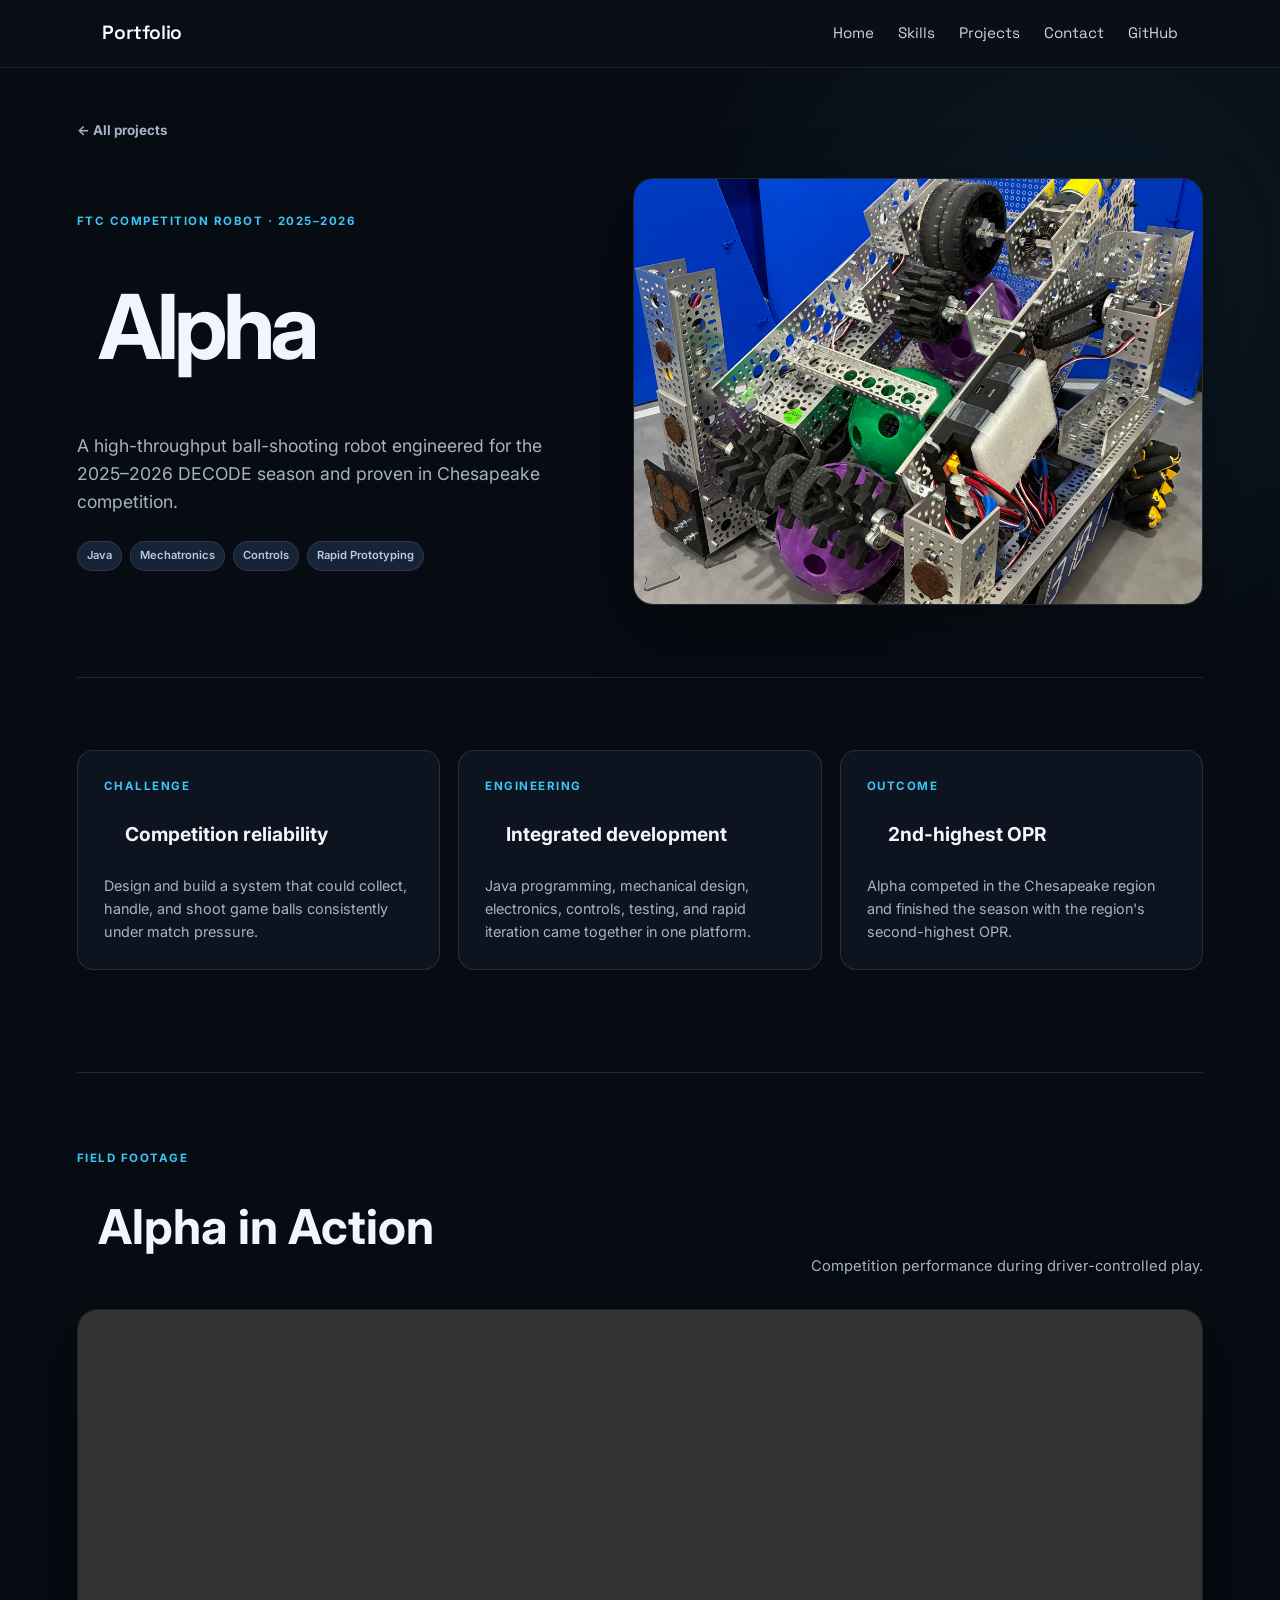
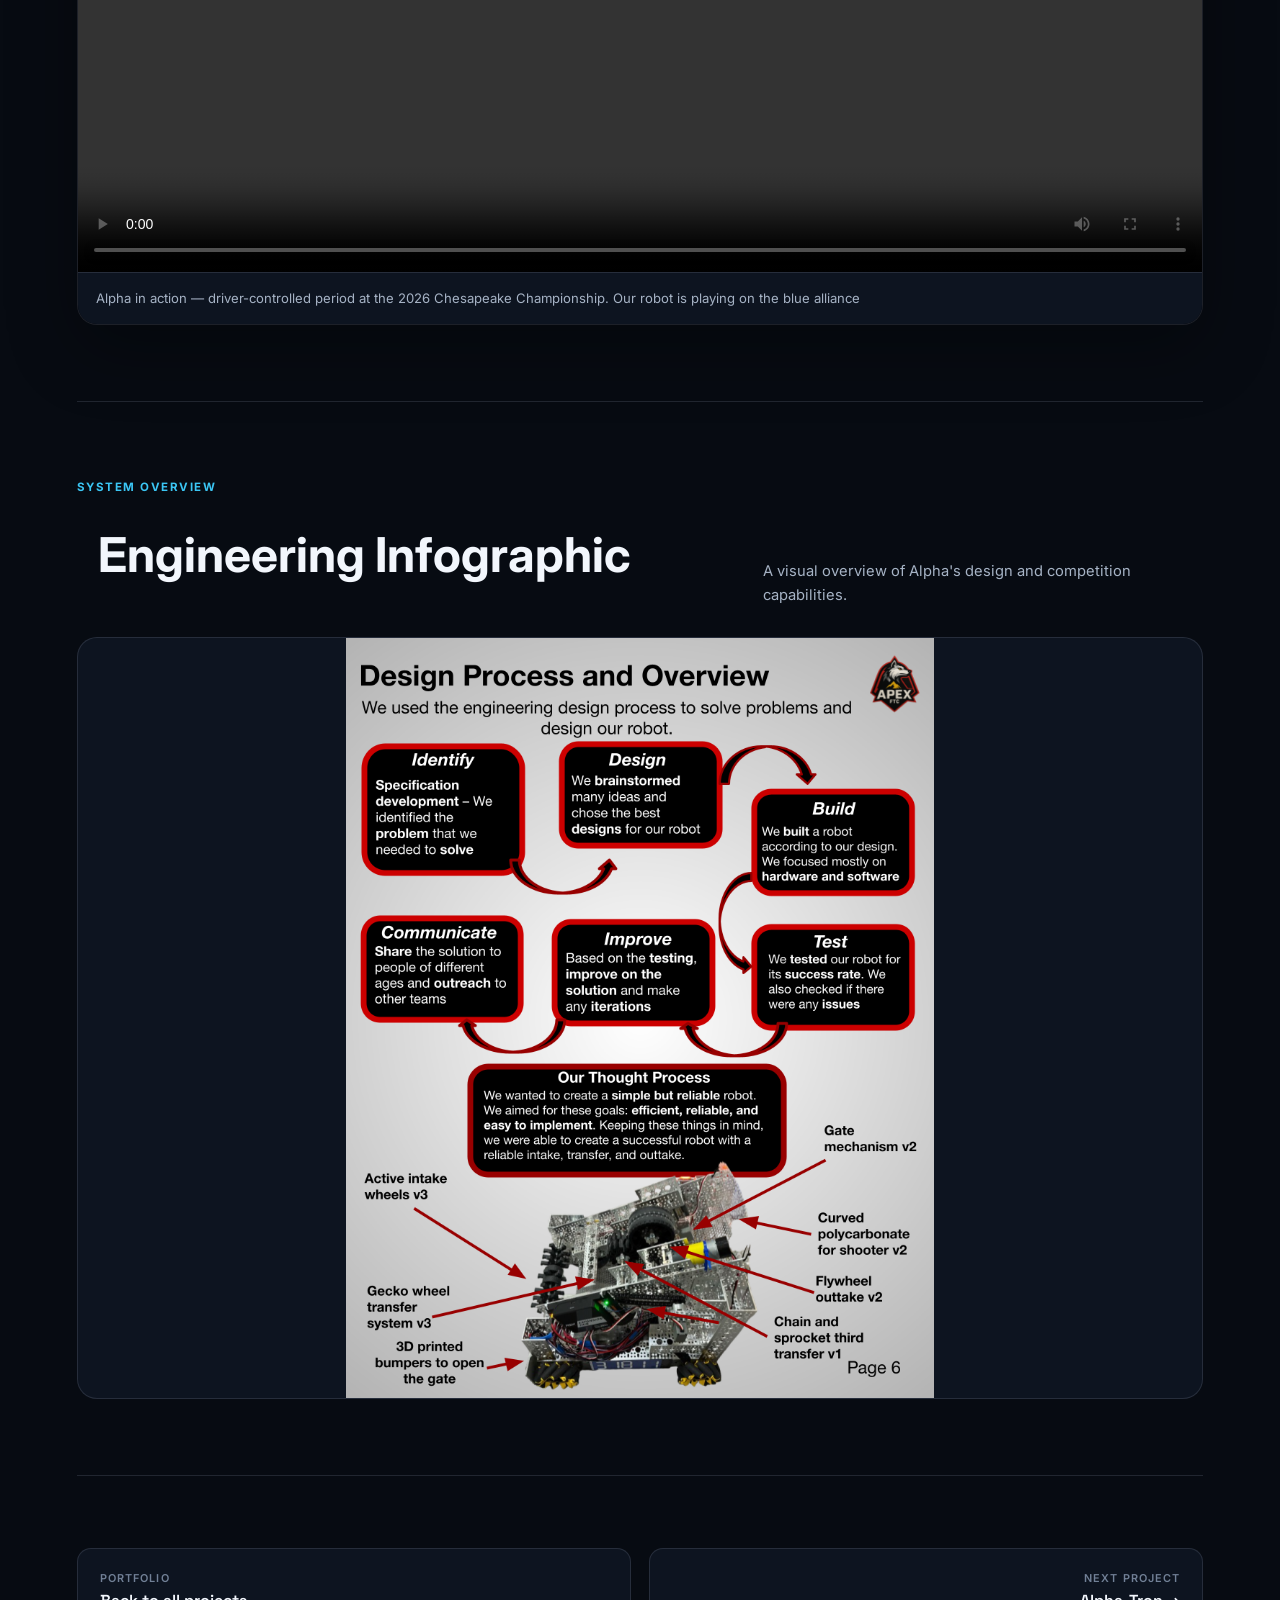
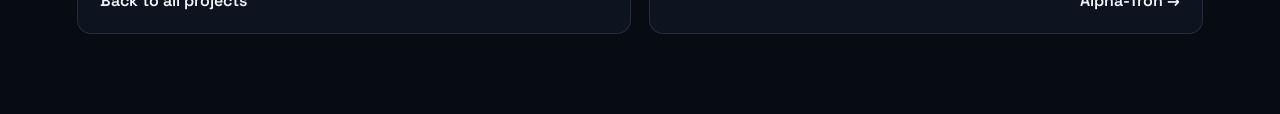
==== alpha-ftc-robot.html @ 0b4bfe7b "Added project pages and improved website styling" ====
<!DOCTYPE html>
<html lang="en">
<head>
  <meta charset="UTF-8" />
  <meta name="viewport" content="width=device-width, initial-scale=1.0" />
  <meta name="description" content="Alpha, Ben's FTC robot for the 2025–2026 DECODE season." />
  <title>Alpha FTC Robot</title>
  <link rel="preconnect" href="https://fonts.googleapis.com">
  <link rel="preconnect" href="https://fonts.gstatic.com" crossorigin>
  <link href="https://fonts.googleapis.com/css2?family=Inter:wght@400;500;600;700&family=Space+Grotesk:wght@500;600;700&display=swap" rel="stylesheet">
  <link rel="stylesheet" href="styles.css" />
</head>
<body class="project-body">
  <header class="navbar">
    <a href="index.html#home" class="logo">Portfolio</a>
    <nav class="nav-links" id="navLinks">
      <a href="index.html#home">Home</a>
      <a href="index.html#skills">Skills</a>
      <a href="index.html#projects">Projects</a>
      <a href="index.html#contact">Contact</a>
      <a href="https://github.com/asdf-5844" target="_blank" rel="noopener noreferrer">GitHub</a>
    </nav>
    <button class="menu-btn" id="menuBtn" aria-label="Toggle navigation" aria-expanded="false">☰</button>
  </header>

  <main class="project-page">
    <a class="back-link" href="index.html#projects">← All projects</a>
    <section class="project-hero">
      <div>
        <p class="project-eyebrow">FTC Competition Robot · 2025–2026</p>
        <h1>Alpha</h1>
        <p class="project-summary">A high-throughput ball-shooting robot engineered for the 2025–2026 DECODE season and proven in Chesapeake competition.</p>
        <div class="project-meta">
          <span>Java</span><span>Mechatronics</span><span>Controls</span><span>Rapid Prototyping</span>
        </div>
      </div>
      <img src="images/Alpha.jpg" alt="Alpha FTC competition robot" />
    </section>

    <section class="project-details" aria-label="Project overview">
      <article class="detail-card">
        <p class="card-label">Challenge</p>
        <h2>Competition reliability</h2>
        <p>Design and build a system that could collect, handle, and shoot game balls consistently under match pressure.</p>
      </article>
      <article class="detail-card">
        <p class="card-label">Engineering</p>
        <h2>Integrated development</h2>
        <p>Java programming, mechanical design, electronics, controls, testing, and rapid iteration came together in one platform.</p>
      </article>
      <article class="detail-card">
        <p class="card-label">Outcome</p>
        <h2>2nd-highest OPR</h2>
        <p>Alpha competed in the Chesapeake region and finished the season with the region's second-highest OPR.</p>
      </article>
    </section>

    <section class="media-section" aria-labelledby="alpha-video-heading">
      <div class="media-heading">
        <div>
          <p class="project-eyebrow">Field footage</p>
          <h2 id="alpha-video-heading">Alpha in Action</h2>
        </div>
        <p>Competition performance during driver-controlled play.</p>
      </div>
      <figure class="video-frame">
        <video controls preload="metadata" playsinline>
          <source src="videos/alpha-teleop-web.mp4" type="video/mp4" />
          Your browser does not support embedded video.
        </video>
        <figcaption>Alpha in action — driver-controlled period at the 2026 Chesapeake Championship.
          Our robot is playing on the blue alliance</figcaption>
      </figure>
    </section>

    <section class="media-section compact-media" aria-labelledby="alpha-overview-heading">
      <div class="media-heading">
        <div>
          <p class="project-eyebrow">System overview</p>
          <h2 id="alpha-overview-heading">Engineering Infographic</h2>
        </div>
        <p>A visual overview of Alpha's design and competition capabilities.</p>
      </div>
      <figure class="spotlight-figure">
        <img src="images/Alpha Infographic.png" alt="Engineering infographic describing Alpha FTC robot" />
      </figure>
    </section>

    <nav class="project-pagination" aria-label="Project navigation">
      <a href="index.html#projects"><span>Portfolio</span>Back to all projects</a>
      <a href="alpha-tron-robot.html"><span>Next project</span>Alpha-Tron →</a>
    </nav>
  </main>

  
  <script src="script.js"></script>
</body>
</html>
---- styles.css ----
* { margin: 0; padding: 0; box-sizing: border-box; }
html { scroll-behavior: smooth; }
body {
  font-family: Arial, sans-serif;
  background: #0b0f19;
  color: #e5e7eb;
  line-height: 1.6;
}

/* ORIGINAL HOMEPAGE STYLING */
.navbar {
  position: fixed;
  top: 0;
  width: 100%;
  padding: 18px 8%;
  background: rgba(11, 15, 25, 0.85);
  backdrop-filter: blur(12px);
  display: flex;
  justify-content: space-between;
  align-items: center;
  z-index: 1000;
  border-bottom: 1px solid rgba(255, 255, 255, 0.08);
  font-family: "Space Grotesk", Arial, sans-serif;
}
.logo { color: #fff; font-family: "Space Grotesk", Arial, sans-serif; font-size: 1.2rem; font-weight: 600; text-decoration: none; letter-spacing: -.02em; }
.nav-links { display: flex; gap: 24px; }
.nav-links a { color: #cbd5e1; text-decoration: none; font-size: .95rem; transition: color .2s; }
.nav-links a:hover { color: #38bdf8; }
.menu-btn { display: none; background: none; border: none; color: white; font-size: 1.8rem; cursor: pointer; }

.hero {
  position: relative;
  overflow: hidden;
  min-height: 52vh;
  margin: 104px 5% 28px;
  padding: 58px 5%;
  display: flex;
  align-items: center;
  background: linear-gradient(135deg, #111827, #101a2a);
  border: 1px solid #1f2937;
  border-radius: 24px;
}


.hero-content { position: relative; z-index: 1; max-width: 750px; }
.tag { color: #38bdf8; font-weight: bold; margin-bottom: 12px; font-size: 1rem; max-width: 650px; }
.cursor { color: #38bdf8; animation: blink .8s infinite; }
@keyframes blink { 0%,50% { opacity:1; } 51%,100% { opacity:0; } }
.hero h1 { font-size: clamp(2.2rem, 6vw, 4rem); line-height: 1.1; margin-bottom: 20px; }
.hero h1 span { color: #38bdf8; }
.hero-text { color:#cbd5e1; font-size:1.15rem; max-width:650px; margin-bottom:32px; }
.hero-buttons { display:flex; gap:16px; flex-wrap:wrap; }
.btn { padding:12px 20px; border-radius:999px; text-decoration:none; font-weight:bold; transition:transform .2s,background .2s; }
.btn:hover { transform:translateY(-3px); }
.primary { background:#38bdf8; color:#020617; }
.secondary { border:1px solid #334155; color:#e5e7eb; }

.section { padding:78px 8%; }
#skills, #contact { padding-top:52px; padding-bottom:52px; }
.section h2 { font-size:2.4rem; margin-bottom:10px; }
.section-subtitle { color:#94a3b8; margin-bottom:35px; }
.skills-grid { display:grid; grid-template-columns:repeat(auto-fit,minmax(130px,1fr)); gap:16px; }
.skill-card { background:#111827; border:1px solid #1f2937; padding:18px; border-radius:16px; text-align:center; font-weight:bold; }

.projects-grid { display:grid; grid-template-columns:repeat(auto-fit,minmax(280px,1fr)); gap:24px; }
.project-card { background:#111827; border:1px solid #1f2937; border-radius:20px; overflow:hidden; transition:transform .2s,border-color .2s; }
.project-card-link { color:inherit; text-decoration:none; }
.project-card-link:focus-visible { outline:3px solid #38bdf8; outline-offset:4px; }
.project-card:hover { transform:translateY(-6px); border-color:#38bdf8; }
.project-card img, .placeholder-img { width:100%; height:180px; object-fit:cover; }
.placeholder-img { background:linear-gradient(135deg,#1e293b,#0f172a); display:flex; align-items:center; justify-content:center; font-size:3rem; font-weight:bold; color:#38bdf8; }
.project-info { padding:22px; }
.project-info h3 { margin-bottom:10px; }
.project-info p { color:#cbd5e1; margin-bottom:16px; }
.project-tags { display:flex; gap:8px; flex-wrap:wrap; margin-bottom:16px; }
.project-tags span { background:#1e293b; color:#93c5fd; padding:5px 10px; border-radius:999px; font-size:.8rem; }
.project-info a, .project-link { color:#38bdf8; text-decoration:none; font-weight:bold; }

.contact { text-align:center; background:#090d16; }
.contact p { color:#cbd5e1; margin-bottom:24px; }
.contact-links { display:flex; justify-content:center; gap:16px; flex-wrap:wrap; }
.contact-links a { color:#020617; background:#38bdf8; padding:12px 18px; border-radius:999px; text-decoration:none; font-weight:bold; }
footer { text-align:center; padding:24px; color:#94a3b8; border-top:1px solid #1f2937; }

/* PROFESSIONAL STYLING IS LIMITED TO PROJECT PAGES */
.project-body {
  --surface:#0d1420;
  --surface-2:#121c2b;
  --surface-3:#172337;
  --text:#f2f6fc;
  --muted:#a6b3c5;
  --subtle:#718096;
  --accent:#3bc6f4;
  --line:rgba(148,163,184,.18);
  --line-strong:rgba(59,198,244,.45);
  --shadow:0 24px 70px rgba(0,0,0,.32);
  --radius:20px;
  --content:1180px;
  font-family:"Inter",system-ui,sans-serif;
  color:var(--text);
  background:radial-gradient(circle at 85% 8%,rgba(59,198,244,.08),transparent 28rem),#070b12;
  -webkit-font-smoothing:antialiased;
}
.project-body h1, .project-body h2, .project-body h3,


.project-body .btn { min-height:48px; padding:12px 20px; display:inline-flex; align-items:center; justify-content:center; border:1px solid transparent; border-radius:12px; }
.project-body .btn.primary { color:#031019; background:var(--accent); }
.project-page { min-height:100vh; padding:120px 6% 80px; }
.project-page > * { width:min(var(--content),100%); margin-inline:auto; }
.back-link { display:block; margin-bottom:36px; color:var(--muted); font-size:.84rem; font-weight:700; text-decoration:none; }
.back-link:hover { color:var(--accent); }
.project-hero { margin-bottom:32px; padding-bottom:72px; display:grid; grid-template-columns:minmax(0,.9fr) minmax(360px,1.1fr); gap:clamp(40px,7vw,90px); align-items:center; border-bottom:1px solid var(--line); }
.project-hero h1 { margin:12px 0 20px; font-size:clamp(3rem,7vw,6rem); letter-spacing:-.055em; }
.project-eyebrow,.card-label { color:var(--accent); font-size:.72rem; font-weight:700; letter-spacing:.13em; text-transform:uppercase; }
.project-summary { max-width:600px; color:var(--muted); font-size:1.1rem; }
.project-meta { margin-top:25px; display:flex; flex-wrap:wrap; gap:8px; }
.project-meta span { padding:5px 9px; color:#b9c8da; background:var(--surface-3); border:1px solid var(--line); border-radius:999px; font-size:.7rem; font-weight:600; }
.project-hero > img { width:100%; aspect-ratio:4/3; object-fit:cover; border:1px solid var(--line); border-radius:var(--radius); box-shadow:var(--shadow); }
.project-details { padding:40px 0 72px; display:grid; grid-template-columns:repeat(3,1fr); gap:18px; }
.detail-card { padding:26px; background:var(--surface); border:1px solid var(--line); border-radius:16px; }
.detail-card h2 { margin:10px 0 12px; font-size:1.2rem; }
.detail-card p:last-child { color:var(--muted); font-size:.9rem; }

.features-section { padding:72px 0; border-top:1px solid var(--line); }
.section-heading { margin-bottom:30px; }
.section-heading h2 { margin-top:8px; font-size:clamp(2rem,4vw,3rem); }
.features-grid { display:grid; grid-template-columns:repeat(2,1fr); gap:18px; }
.feature-card { padding:28px; background:linear-gradient(145deg,var(--surface),#0b111c); border:1px solid var(--line); border-radius:16px; }
.feature-number { color:var(--accent); font-size:.72rem; font-weight:700; letter-spacing:.12em; }
.feature-card h3 { margin:18px 0 8px; font-size:1.2rem; }
.feature-card p { color:var(--muted); font-size:.9rem; }

.media-section { margin-top:30px; padding:76px 0; border-top:1px solid var(--line); border-bottom:1px solid var(--line); }
.media-section + .media-section { margin-top:0; border-top:0; }
.media-heading { margin-bottom:30px; display:flex; justify-content:space-between; gap:40px; align-items:end; }
.media-heading h2,.gallery-header h2 { margin-top:8px; font-size:clamp(2rem,4vw,3rem); }
.media-heading > p,.gallery-caption { max-width:440px; color:var(--muted); font-size:.92rem; }
.video-frame { overflow:hidden; background:#020409; border:1px solid var(--line); border-radius:var(--radius); box-shadow:var(--shadow); }
.video-frame video { display:block; width:100%; max-height:720px; background:#000; }
.video-frame figcaption,.render-grid figcaption,.turret-spotlight figcaption { padding:15px 18px; color:var(--muted); background:var(--surface); border-top:1px solid var(--line); font-size:.82rem; }
.spotlight-figure { overflow:hidden; background:var(--surface); border:1px solid var(--line); border-radius:var(--radius); }
.spotlight-figure img { display:block; width:100%; max-height:760px; object-fit:contain; }
.render-section { position:relative; }
.render-section::before { content:""; position:absolute; top:-1px; left:0; width:90px; height:2px; background:var(--accent); }
.render-grid { display:grid; grid-template-columns:repeat(2,1fr); gap:20px; }
.render-grid figure { overflow:hidden; background:#eef3f8; border:1px solid var(--line); border-radius:16px; }
.render-grid img { display:block; width:100%; height:390px; object-fit:contain; }
.video-placeholder { min-height:390px; padding:40px; display:grid; place-items:center; align-content:center; gap:20px; text-align:center; background:repeating-linear-gradient(135deg,#0d1420,#0d1420 14px,#101a28 14px,#101a28 28px); border:1px dashed rgba(59,198,244,.5); border-radius:var(--radius); }
.play-icon { display:grid; place-items:center; width:72px; height:72px; padding-left:5px; color:#031019; background:var(--accent); border-radius:50%; font-size:1.35rem; }
.video-placeholder strong { font:600 1.25rem "Space Grotesk",sans-serif; }
.video-placeholder p { margin-top:6px; color:var(--muted); }

.project-body .project-gallery { display:grid; grid-template-columns:repeat(2,1fr); gap:20px; }
.project-body .project-gallery.media-section { margin-top:30px; }
.gallery-header { grid-column:1/-1; margin-bottom:10px; }
.gallery-caption { margin-top:8px; }
.project-body .project-gallery > img { display:block; width:100%; height:360px; object-fit:cover; border:1px solid var(--line); border-radius:16px; }
.project-body .cad-gallery > img { background:#eef3f8; object-fit:contain; }
.turret-spotlight { grid-column:1/-1; overflow:hidden; background:#eef3f8; border:1px solid var(--line); border-radius:16px; }
.turret-spotlight .turret-detail { display:block; width:100%; height:520px; object-fit:contain; }
.turret-spotlight figcaption { color:var(--text); font:600 1rem "Space Grotesk",sans-serif; }

.repository-callout { margin-top:72px; padding:30px; display:grid; grid-template-columns:auto 1fr auto; gap:24px; align-items:center; background:linear-gradient(135deg,var(--surface-2),var(--surface)); border:1px solid var(--line-strong); border-radius:var(--radius); }
.github-mark { width:52px; height:52px; color:var(--text); }
.repository-callout h2 { margin:6px 0; font-size:1.35rem; }
.repository-callout p:not(.project-eyebrow) { color:var(--muted); font-size:.9rem; }
.project-pagination { margin-top:72px; display:grid; grid-template-columns:repeat(2,1fr); gap:18px; }
.project-pagination a { padding:22px; color:var(--text); background:var(--surface); border:1px solid var(--line); border-radius:14px; font:600 1rem "Space Grotesk",sans-serif; text-decoration:none; }
.project-pagination a:last-child { text-align:right; }
.project-pagination a:hover { border-color:var(--accent); }
.project-pagination span { display:block; margin-bottom:5px; color:var(--subtle); font:600 .68rem "Inter",sans-serif; letter-spacing:.1em; text-transform:uppercase; }
.project-body footer { display:block; text-align:center; padding:26px 6%; color:var(--subtle); border-top:1px solid var(--line); font-size:.78rem; }

@media (max-width:980px) {
  .project-hero { grid-template-columns:1fr; }
  .project-hero > img { max-height:620px; }
}
@media (max-width:700px) {
  .menu-btn { display:block; }
  .nav-links { position:absolute; top:70px; right:8%; background:#111827; border:1px solid #1f2937; border-radius:16px; padding:20px; flex-direction:column; display:none; }
  .nav-links.active { display:flex; }
  .hero { min-height: auto; margin: 92px 4% 20px; padding: 48px 7%; }

  .project-page { padding:105px 5% 65px; }
  .project-hero { padding-bottom:55px; gap:30px; }
  .project-hero h1 { font-size:clamp(2.8rem,15vw,4.6rem); }
  .project-details,.features-grid,.render-grid,.project-body .project-gallery { grid-template-columns:1fr; }
  .media-heading { align-items:start; flex-direction:column; gap:12px; }
  .media-section { padding:58px 0; }
  .render-grid img,.project-body .project-gallery > img { height:270px; }
  .turret-spotlight { grid-column:auto; }
  .turret-spotlight .turret-detail { height:320px; }
  .repository-callout { grid-template-columns:1fr; }
  .repository-callout .btn { width:100%; }
  .project-pagination { grid-template-columns:1fr; }
  .project-pagination a:last-child { text-align:left; }
}
@media (prefers-reduced-motion:reduce) {
  *,*::before,*::after { scroll-behavior:auto!important; animation-duration:.01ms!important; transition-duration:.01ms!important; }
}
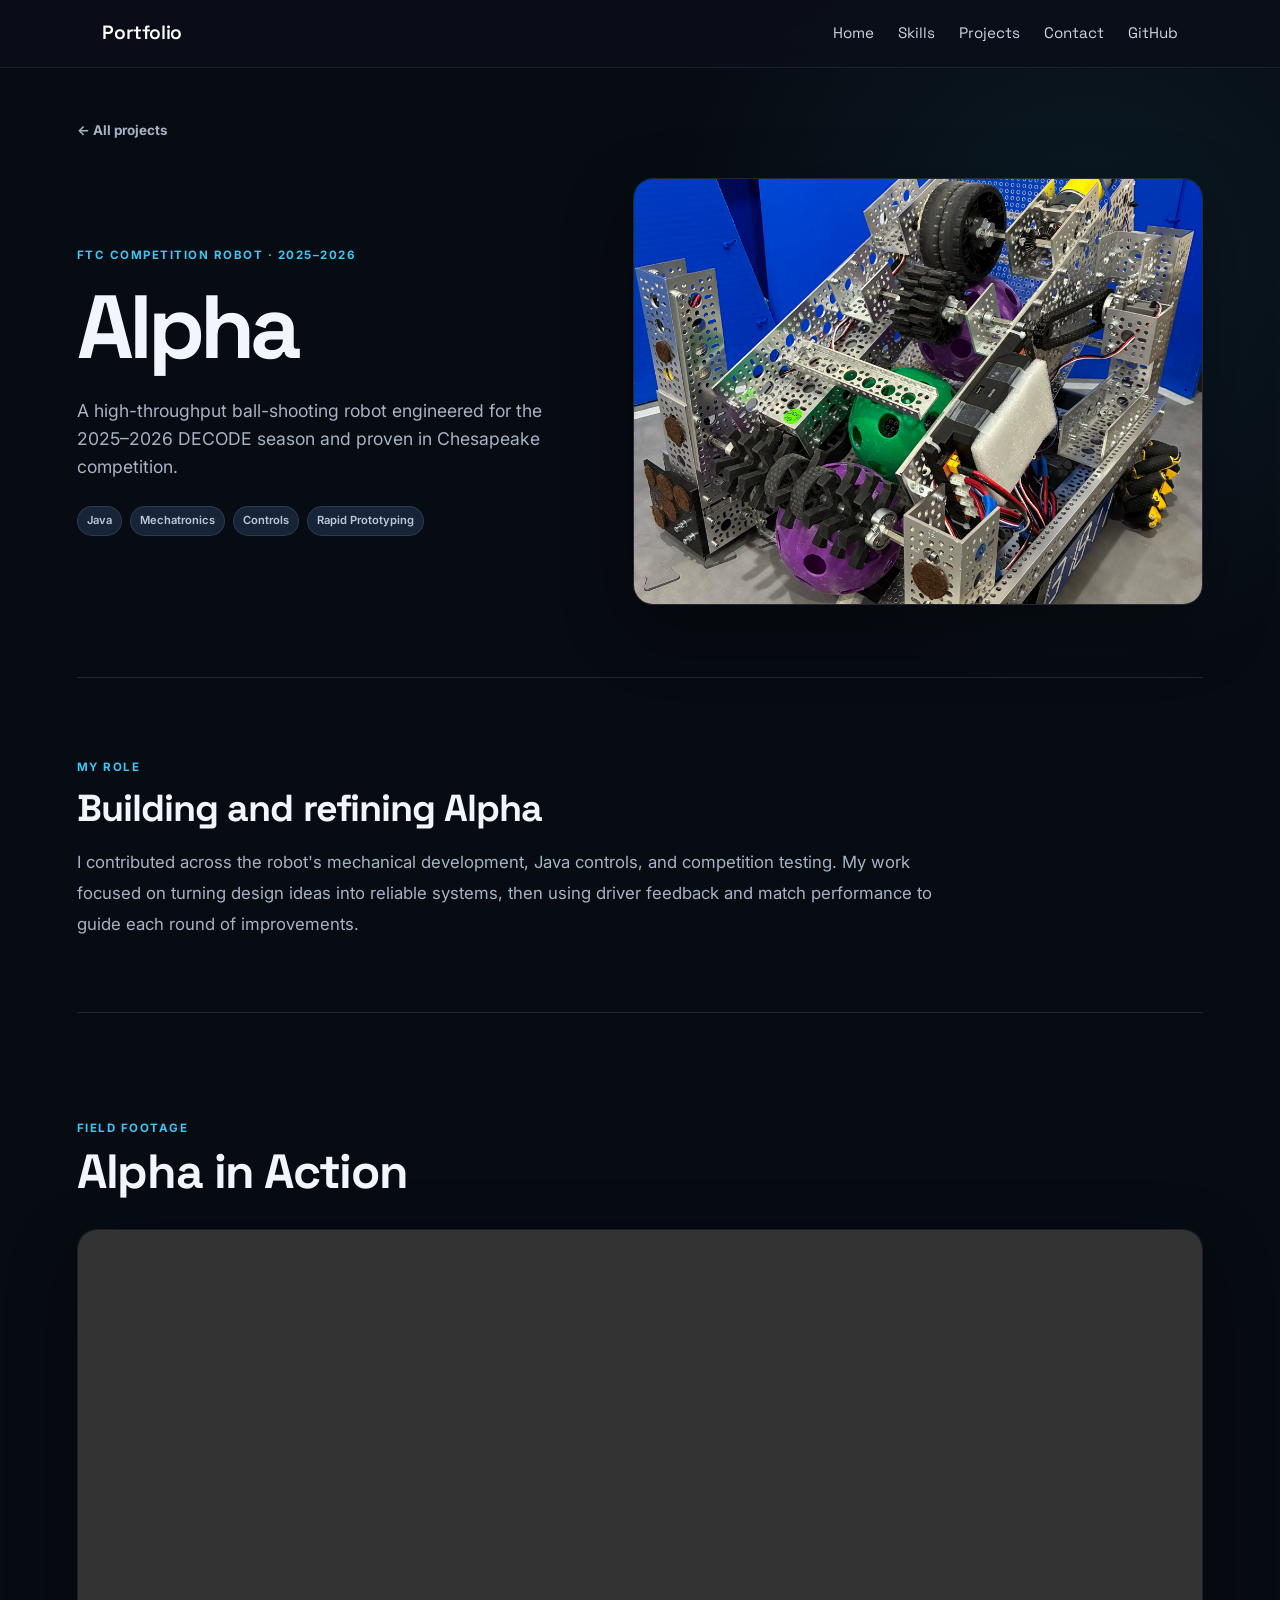
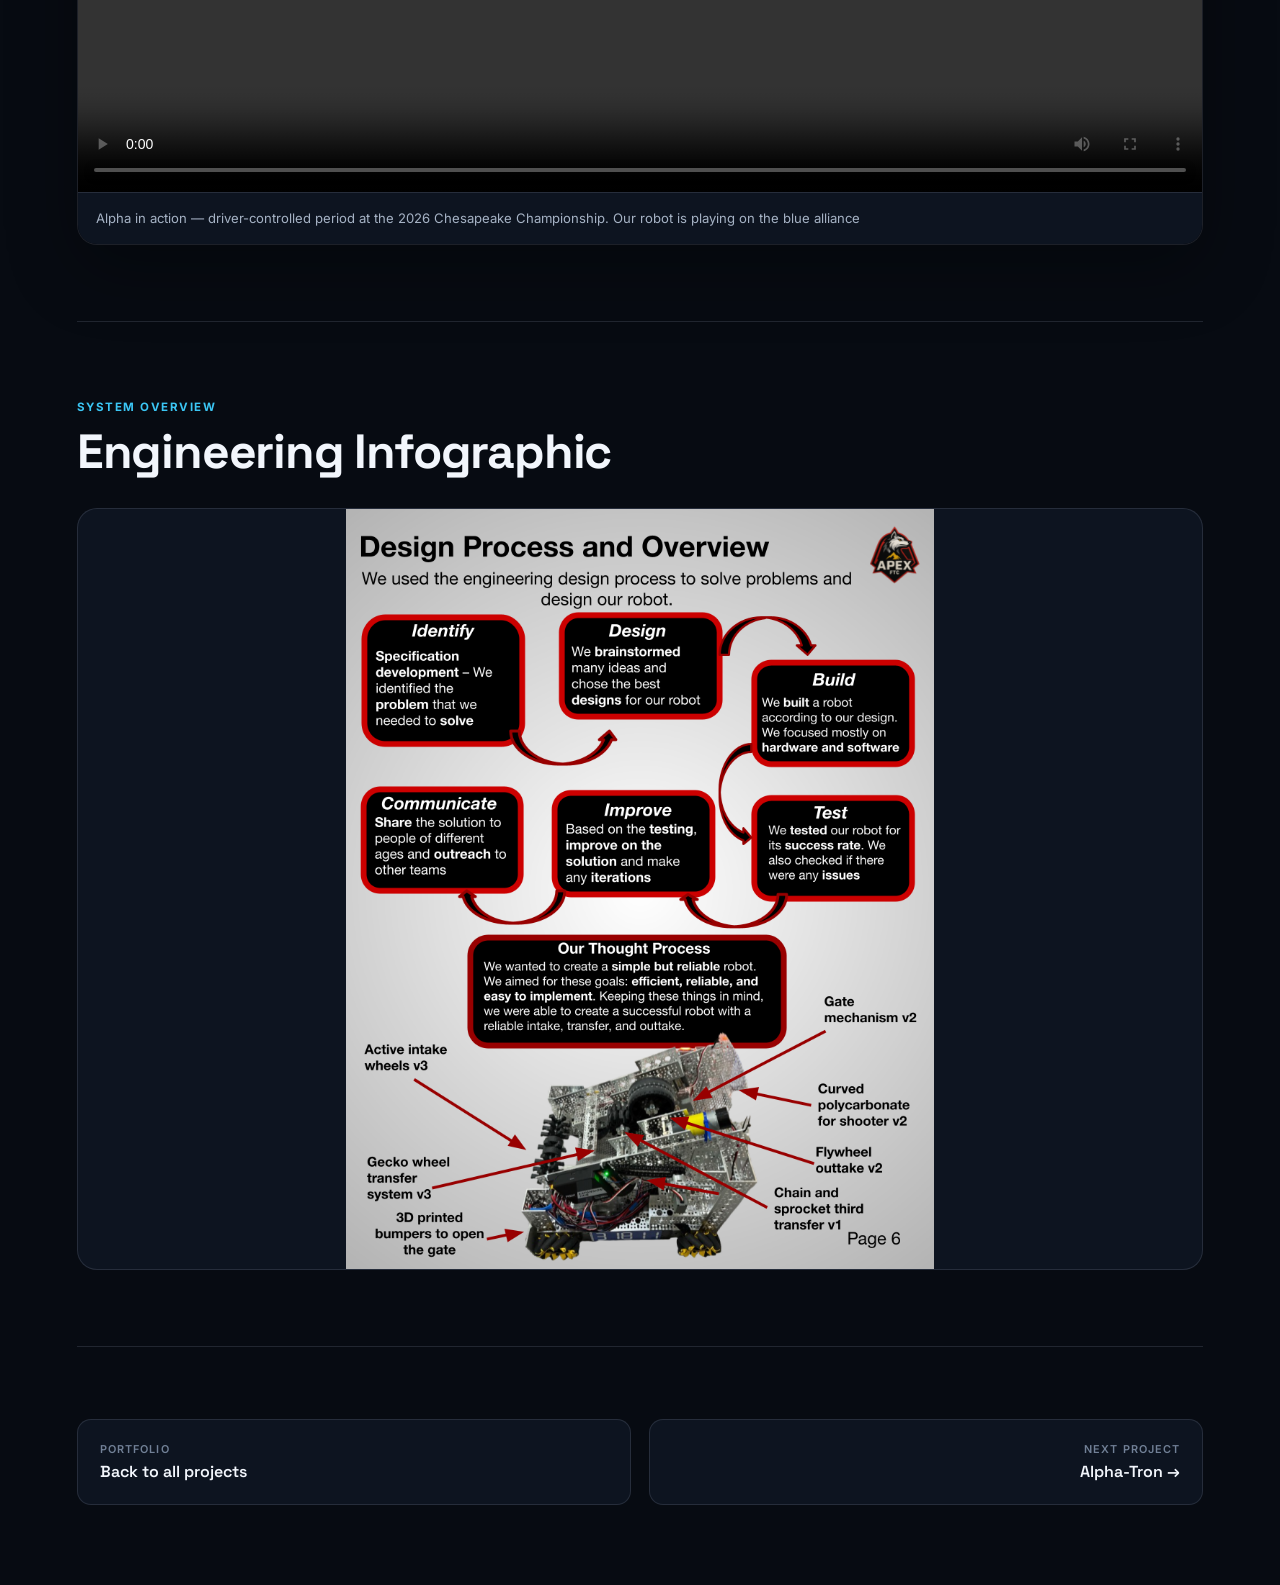
==== commit 2975a384: "Better project pages and styles" ====
--- a/alpha-ftc-robot.html
+++ b/alpha-ftc-robot.html
@@ -37,22 +37,10 @@
       <img src="images/Alpha.jpg" alt="Alpha FTC competition robot" />
     </section>
 
-    <section class="project-details" aria-label="Project overview">
-      <article class="detail-card">
-        <p class="card-label">Challenge</p>
-        <h2>Competition reliability</h2>
-        <p>Design and build a system that could collect, handle, and shoot game balls consistently under match pressure.</p>
-      </article>
-      <article class="detail-card">
-        <p class="card-label">Engineering</p>
-        <h2>Integrated development</h2>
-        <p>Java programming, mechanical design, electronics, controls, testing, and rapid iteration came together in one platform.</p>
-      </article>
-      <article class="detail-card">
-        <p class="card-label">Outcome</p>
-        <h2>2nd-highest OPR</h2>
-        <p>Alpha competed in the Chesapeake region and finished the season with the region's second-highest OPR.</p>
-      </article>
+    <section class="role-section" aria-labelledby="alpha-role-heading">
+      <p class="project-eyebrow">My Role</p>
+      <h2 id="alpha-role-heading">Building and refining Alpha</h2>
+      <p>I contributed across the robot's mechanical development, Java controls, and competition testing. My work focused on turning design ideas into reliable systems, then using driver feedback and match performance to guide each round of improvements.</p>
     </section>
 
     <section class="media-section" aria-labelledby="alpha-video-heading">
@@ -61,7 +49,6 @@
           <p class="project-eyebrow">Field footage</p>
           <h2 id="alpha-video-heading">Alpha in Action</h2>
         </div>
-        <p>Competition performance during driver-controlled play.</p>
       </div>
       <figure class="video-frame">
         <video controls preload="metadata" playsinline>
@@ -79,7 +66,6 @@
           <p class="project-eyebrow">System overview</p>
           <h2 id="alpha-overview-heading">Engineering Infographic</h2>
         </div>
-        <p>A visual overview of Alpha's design and competition capabilities.</p>
       </div>
       <figure class="spotlight-figure">
         <img src="images/Alpha Infographic.png" alt="Engineering infographic describing Alpha FTC robot" />
--- a/styles.css
+++ b/styles.css
@@ -101,9 +101,11 @@
   background:radial-gradient(circle at 85% 8%,rgba(59,198,244,.08),transparent 28rem),#070b12;
   -webkit-font-smoothing:antialiased;
 }
-.project-body h1, .project-body h2, .project-body h3,
-
-
+.project-body h1, .project-body h2, .project-body h3 {
+  font-family: "Space Grotesk", "Inter", sans-serif;
+  line-height: 1.12;
+  letter-spacing: -.025em;
+}
 .project-body .btn { min-height:48px; padding:12px 20px; display:inline-flex; align-items:center; justify-content:center; border:1px solid transparent; border-radius:12px; }
 .project-body .btn.primary { color:#031019; background:var(--accent); }
 .project-page { min-height:100vh; padding:120px 6% 80px; }
@@ -122,6 +124,29 @@
 .detail-card h2 { margin:10px 0 12px; font-size:1.2rem; }
 .detail-card p:last-child { color:var(--muted); font-size:.9rem; }
 
+.role-section {
+  width: min(var(--content), 100%);
+  max-width: var(--content);
+  margin-inline: auto;
+  padding: 48px 0 72px;
+  border-bottom: 1px solid var(--line);
+}
+.role-section h2 {
+  width: 100%;
+  max-width: 900px;
+  margin: 10px 0 18px;
+  padding: 0;
+  font-size: clamp(1.65rem, 3vw, 2.35rem);
+}
+.role-section > p:last-child {
+  width: 100%;
+  max-width: 900px;
+  margin: 0;
+  padding: 0;
+  color: var(--muted);
+  font-size: 1.05rem;
+  line-height: 1.85;
+}
 .features-section { padding:72px 0; border-top:1px solid var(--line); }
 .section-heading { margin-bottom:30px; }
 .section-heading h2 { margin-top:8px; font-size:clamp(2rem,4vw,3rem); }
@@ -131,7 +156,7 @@
 .feature-card h3 { margin:18px 0 8px; font-size:1.2rem; }
 .feature-card p { color:var(--muted); font-size:.9rem; }
 
-.media-section { margin-top:30px; padding:76px 0; border-top:1px solid var(--line); border-bottom:1px solid var(--line); }
+.media-section { margin-top:30px; padding:76px 0; border-bottom:1px solid var(--line); }
 .media-section + .media-section { margin-top:0; border-top:0; }
 .media-heading { margin-bottom:30px; display:flex; justify-content:space-between; gap:40px; align-items:end; }
 .media-heading h2,.gallery-header h2 { margin-top:8px; font-size:clamp(2rem,4vw,3rem); }
@@ -141,8 +166,7 @@
 .video-frame figcaption,.render-grid figcaption,.turret-spotlight figcaption { padding:15px 18px; color:var(--muted); background:var(--surface); border-top:1px solid var(--line); font-size:.82rem; }
 .spotlight-figure { overflow:hidden; background:var(--surface); border:1px solid var(--line); border-radius:var(--radius); }
 .spotlight-figure img { display:block; width:100%; max-height:760px; object-fit:contain; }
-.render-section { position:relative; }
-.render-section::before { content:""; position:absolute; top:-1px; left:0; width:90px; height:2px; background:var(--accent); }
+.render-section { position: relative; border-top: 0; }
 .render-grid { display:grid; grid-template-columns:repeat(2,1fr); gap:20px; }
 .render-grid figure { overflow:hidden; background:#eef3f8; border:1px solid var(--line); border-radius:16px; }
 .render-grid img { display:block; width:100%; height:390px; object-fit:contain; }
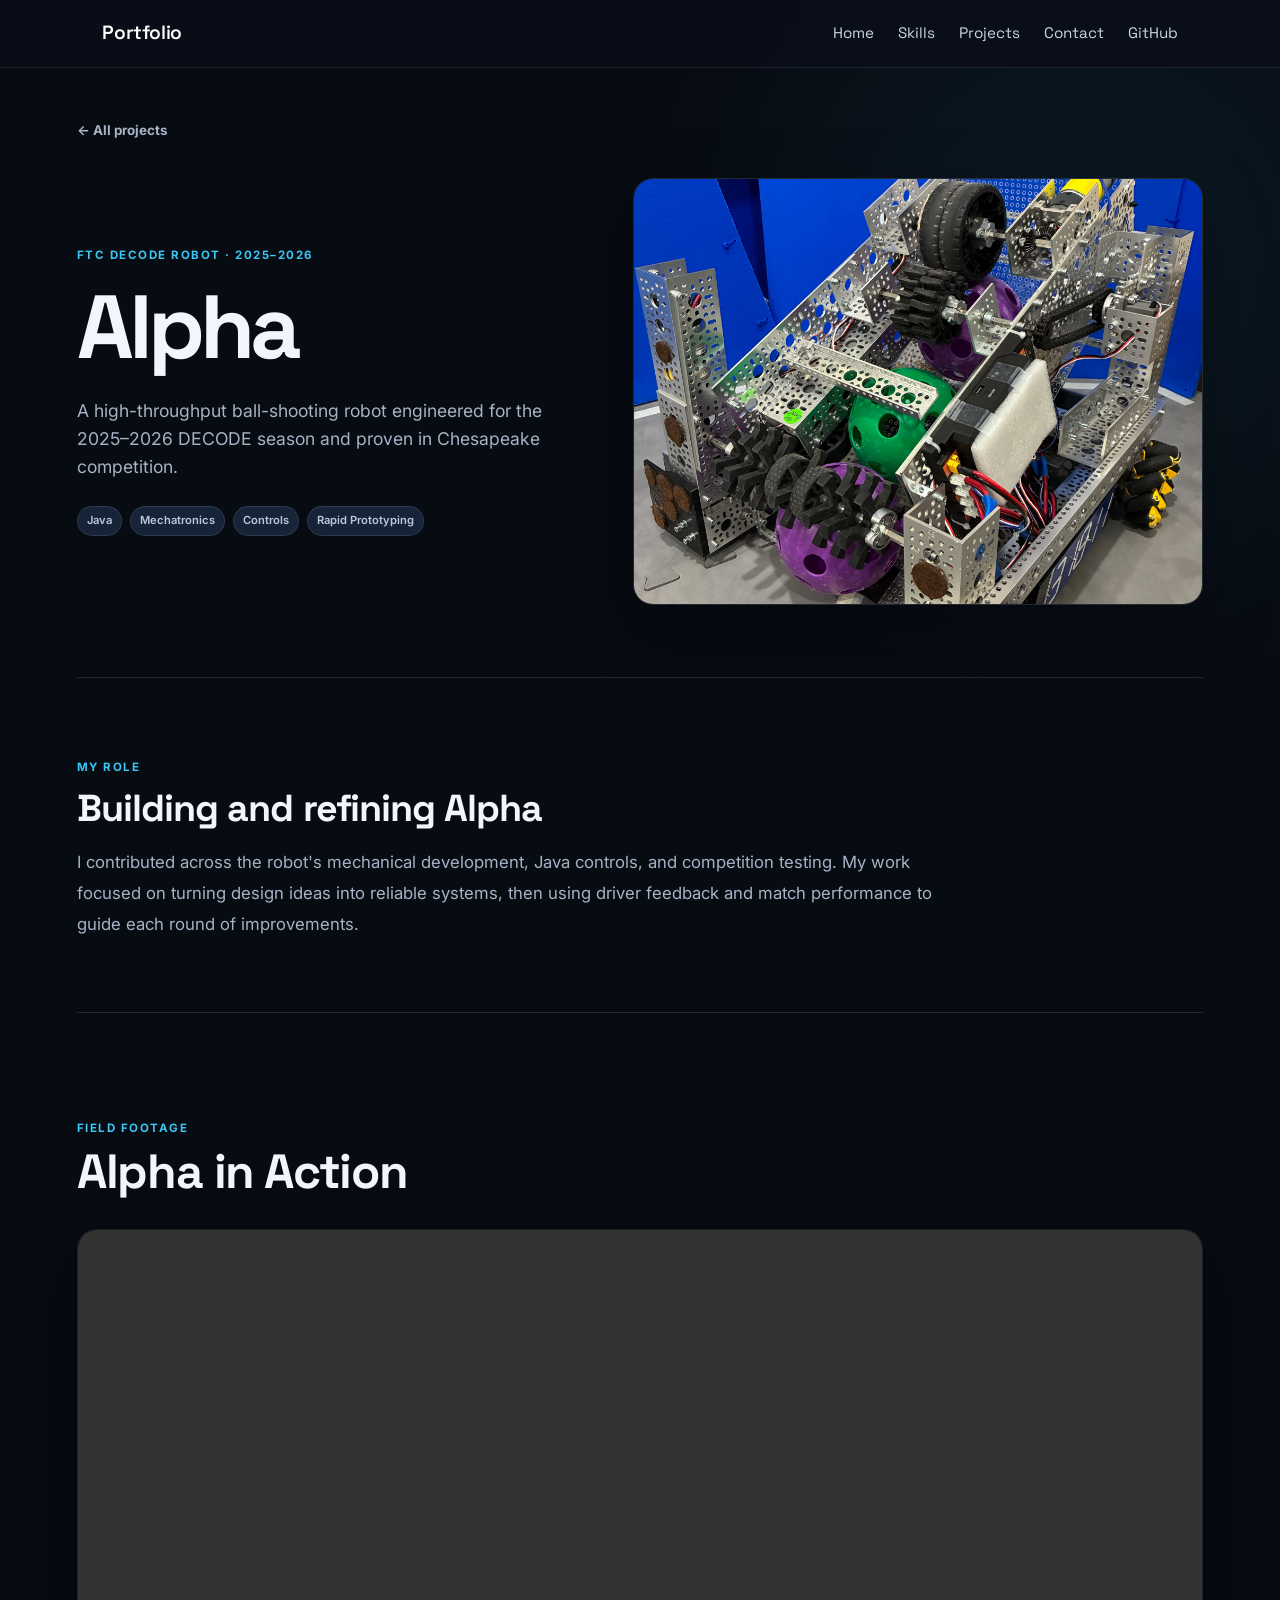
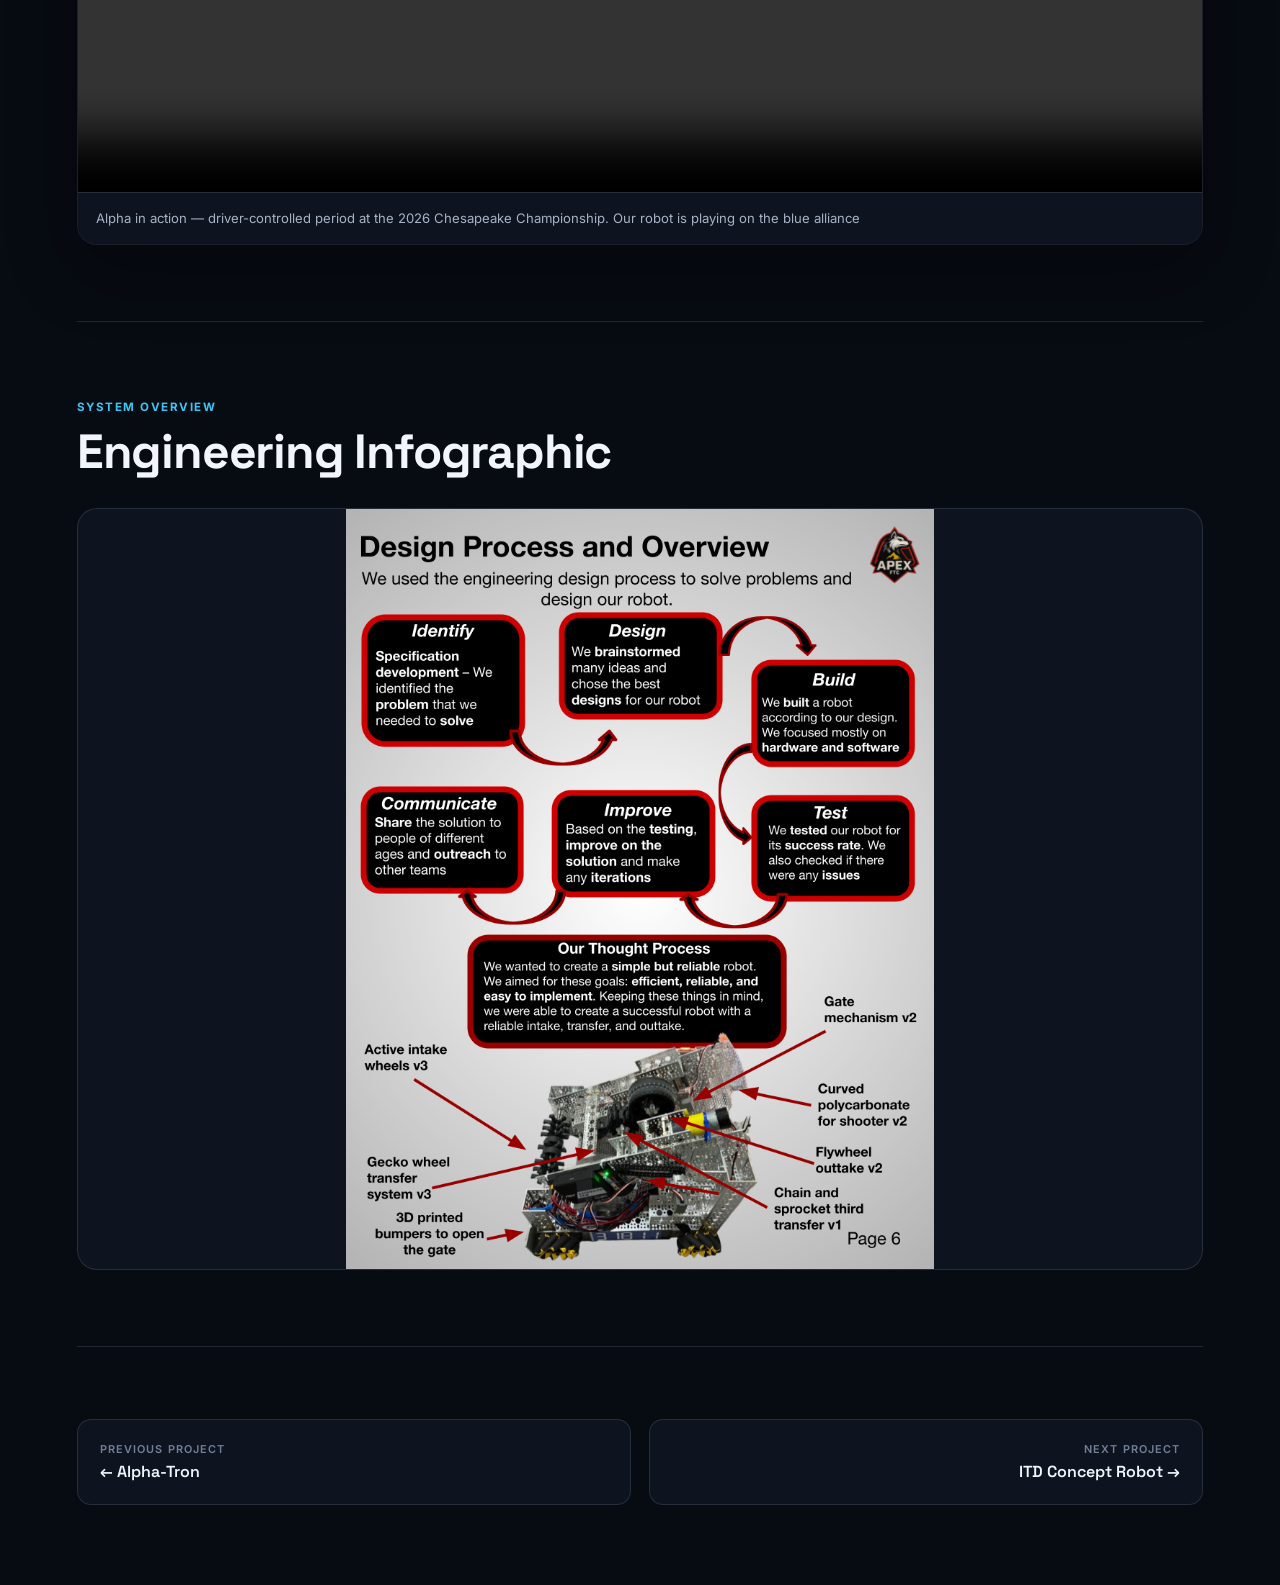
==== commit 2717f744: "Add ITD Concept Robot" ====
--- a/alpha-ftc-robot.html
+++ b/alpha-ftc-robot.html
@@ -27,7 +27,7 @@
     <a class="back-link" href="index.html#projects">← All projects</a>
     <section class="project-hero">
       <div>
-        <p class="project-eyebrow">FTC Competition Robot · 2025–2026</p>
+        <p class="project-eyebrow">FTC Decode Robot · 2025–2026</p>
         <h1>Alpha</h1>
         <p class="project-summary">A high-throughput ball-shooting robot engineered for the 2025–2026 DECODE season and proven in Chesapeake competition.</p>
         <div class="project-meta">
@@ -71,10 +71,9 @@
         <img src="images/Alpha Infographic.png" alt="Engineering infographic describing Alpha FTC robot" />
       </figure>
     </section>
-
     <nav class="project-pagination" aria-label="Project navigation">
-      <a href="index.html#projects"><span>Portfolio</span>Back to all projects</a>
-      <a href="alpha-tron-robot.html"><span>Next project</span>Alpha-Tron →</a>
+      <a href="alpha-tron-robot.html"><span>Previous project</span>← Alpha-Tron</a>
+      <a href="itd-concept-robot.html"><span>Next project</span>ITD Concept Robot →</a>
     </nav>
   </main>
 
--- a/styles.css
+++ b/styles.css
@@ -223,3 +223,250 @@
 @media (prefers-reduced-motion:reduce) {
   *,*::before,*::after { scroll-behavior:auto!important; animation-duration:.01ms!important; transition-duration:.01ms!important; }
 }
+
+/* Project categories */
+.project-group + .project-group {
+  margin-top: 64px;
+}
+
+.project-group-heading {
+  display: flex;
+  align-items: center;
+  gap: 16px;
+  margin-bottom: 22px;
+}
+
+.project-group-heading > span {
+  display: grid;
+  place-items: center;
+  width: 42px;
+  height: 42px;
+  border: 1px solid #1f2937;
+  border-radius: 12px;
+  color: #38bdf8;
+  font: 700 .75rem "Space Grotesk", sans-serif;
+}
+
+.project-group-heading p {
+  margin: 0 0 2px;
+  color: #64748b;
+  font-size: .72rem;
+  font-weight: 700;
+  letter-spacing: .12em;
+  text-transform: uppercase;
+}
+
+.project-group-heading h3 {
+  margin: 0;
+  font: 600 1.45rem "Space Grotesk", sans-serif;
+}
+
+.project-preview {
+  width: 100%;
+  height: 180px;
+}
+
+.daymark-preview {
+  display: flex;
+  flex-direction: column;
+  align-items: center;
+  justify-content: center;
+  background:
+    radial-gradient(circle at 75% 25%, rgba(200, 239, 120, .2), transparent 32%),
+    linear-gradient(145deg, #f3f0e8, #dfe9da);
+  color: #173f39;
+}
+
+.daymark-preview-mark {
+  display: grid;
+  place-items: center;
+  width: 42px;
+  height: 42px;
+  margin-bottom: 8px;
+  border-radius: 12px;
+  background: #c8ef78;
+  font-size: 1.4rem;
+  font-weight: 700;
+}
+
+.daymark-preview strong {
+  font: 700 1.35rem "Space Grotesk", sans-serif;
+}
+
+.daymark-preview small {
+  margin-top: 3px;
+  color: #58716b;
+  font-size: .7rem;
+  letter-spacing: .08em;
+}
+
+@media (max-width: 640px) {
+  .project-group + .project-group {
+    margin-top: 48px;
+  }
+}
+/* Project category jump navigation */
+.projects-section-header {
+  display: flex;
+  align-items: flex-start;
+  justify-content: space-between;
+  gap: 24px;
+  margin-bottom: 35px;
+}
+
+.projects-section-header .section-subtitle {
+  margin-bottom: 0;
+}
+
+.project-jump-links {
+  display: flex;
+  gap: 10px;
+  flex-wrap: wrap;
+  justify-content: flex-end;
+}
+
+.project-jump-links a {
+  padding: 10px 15px;
+  border: 1px solid #1f2937;
+  border-radius: 999px;
+  color: #cbd5e1;
+  text-decoration: none;
+  font-size: .82rem;
+  font-weight: 600;
+  transition: border-color .2s, background .2s, color .2s;
+}
+
+.project-jump-links a:hover,
+.project-jump-links a:focus-visible {
+  border-color: #38bdf8;
+  background: rgba(56, 189, 248, .1);
+  color: #38bdf8;
+}
+
+.project-group {
+  scroll-margin-top: 96px;
+}
+
+@media (max-width: 700px) {
+  .projects-section-header {
+    flex-direction: column;
+  }
+
+  .project-jump-links {
+    justify-content: flex-start;
+  }
+}
+/* Alpha-Tron portrait demonstration videos */
+.portrait-video-grid {
+  display: grid;
+  grid-template-columns: repeat(2, minmax(0, 1fr));
+  gap: 22px;
+  max-width: 820px;
+  margin: 0 auto;
+}
+
+.portrait-video-card {
+  overflow: hidden;
+  background: #020409;
+  border: 1px solid var(--line);
+  border-radius: var(--radius);
+  box-shadow: var(--shadow);
+}
+
+.portrait-video-card video {
+  display: block;
+  width: 100%;
+  aspect-ratio: 9 / 16;
+  max-height: 680px;
+  background: #000;
+  object-fit: contain;
+}
+
+.portrait-video-card figcaption {
+  padding: 15px 18px;
+  border-top: 1px solid var(--line);
+  background: var(--surface);
+  color: var(--muted);
+  font-size: .82rem;
+}
+
+@media (max-width: 640px) {
+  .portrait-video-grid {
+    grid-template-columns: 1fr;
+    max-width: 420px;
+  }
+}
+/* Into the Deep concept gallery */
+.itd-features-grid {
+  grid-template-columns: repeat(3, 1fr);
+}
+
+.itd-gallery {
+  display: grid;
+  grid-template-columns: repeat(2, minmax(0, 1fr));
+  gap: 22px;
+}
+
+.itd-gallery figure {
+  align-self: start;
+  overflow: hidden;
+  background: #eef3f8;
+  border: 1px solid var(--line);
+  border-radius: 16px;
+}
+
+.itd-gallery img {
+  display: block;
+  width: 100%;
+  height: 430px;
+  object-fit: contain;
+}
+
+.itd-gallery figcaption {
+  display: flex;
+  flex-direction: column;
+  gap: 4px;
+  padding: 16px 18px;
+  border-top: 1px solid var(--line);
+  background: var(--surface);
+}
+
+.itd-gallery figcaption strong {
+  color: var(--text);
+  font: 600 .95rem "Space Grotesk", sans-serif;
+}
+
+.itd-gallery figcaption span {
+  color: var(--muted);
+  font-size: .8rem;
+  line-height: 1.5;
+}
+
+@media (max-width: 780px) {
+  .itd-features-grid,
+  .itd-gallery {
+    grid-template-columns: 1fr;
+  }
+
+  .itd-gallery img {
+    height: auto;
+    max-height: 520px;
+  }
+}
+/* Chain Reaction subsystem spotlights */
+.subsystem-spotlight-grid {
+  grid-column: 1 / -1;
+  display: grid;
+  grid-template-columns: repeat(2, minmax(0, 1fr));
+  gap: 20px;
+}
+
+.subsystem-spotlight-grid .turret-spotlight {
+  grid-column: auto;
+}
+
+@media (max-width: 720px) {
+  .subsystem-spotlight-grid {
+    grid-template-columns: 1fr;
+  }
+}
